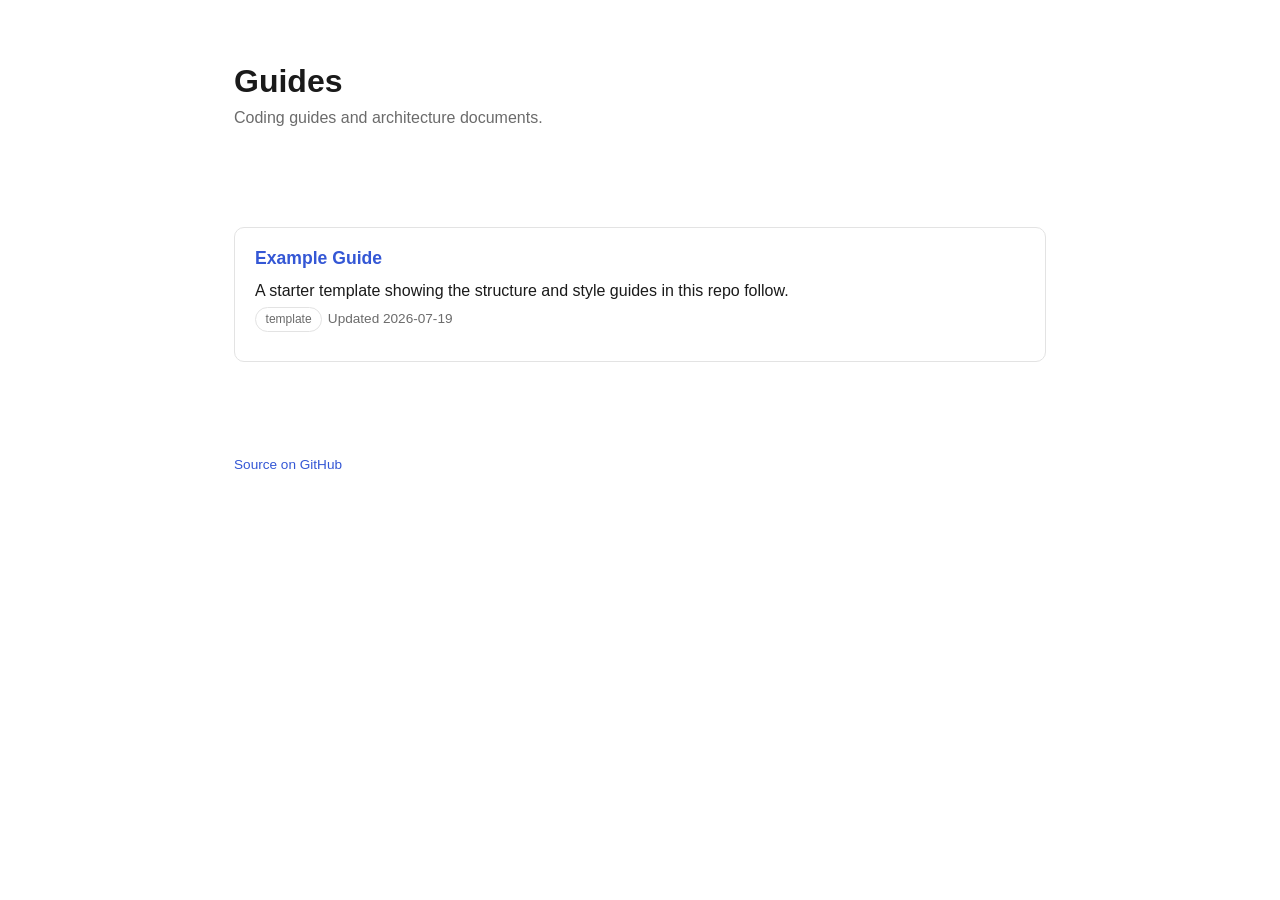
==== index.html @ b5bea2dc "Set up GitHub Pages guides site Static HTML index driven by guides.json, shared stylesheet, and an e" ====
<!doctype html>
<html lang="en">
<head>
  <meta charset="utf-8">
  <meta name="viewport" content="width=device-width, initial-scale=1">
  <title>Guides</title>
  <link rel="stylesheet" href="assets/style.css">
</head>
<body>
  <header class="page-header">
    <h1>Guides</h1>
    <p class="subtitle">Coding guides and architecture documents.</p>
  </header>
  <main>
    <ul class="guide-list" id="guide-list"></ul>
  </main>
  <footer>
    <a href="https://github.com/memfrag/guides">Source on GitHub</a>
  </footer>

  <script>
    fetch('guides.json')
      .then(res => res.json())
      .then(guides => {
        const list = document.getElementById('guide-list');
        guides
          .slice()
          .sort((a, b) => (b.updated || '').localeCompare(a.updated || ''))
          .forEach(guide => {
            const li = document.createElement('li');
            const tags = (guide.tags || [])
              .map(t => `<span class="tag">${t}</span>`)
              .join('');
            li.innerHTML = `
              <a href="${guide.path}">${guide.title}</a>
              <p class="desc">${guide.description || ''}</p>
              <p class="meta">${tags}${guide.updated ? `<span>Updated ${guide.updated}</span>` : ''}</p>
            `;
            list.appendChild(li);
          });
      })
      .catch(err => {
        document.getElementById('guide-list').innerHTML =
          '<li>Could not load guides.json</li>';
        console.error(err);
      });
  </script>
</body>
</html>
---- assets/style.css ----
:root {
  color-scheme: light dark;
  --bg: #ffffff;
  --fg: #1a1a1a;
  --muted: #6b6b6b;
  --accent: #3457d5;
  --border: #e3e3e3;
  --code-bg: #f5f5f7;
}

@media (prefers-color-scheme: dark) {
  :root {
    --bg: #14161a;
    --fg: #e8e8e8;
    --muted: #9a9a9a;
    --accent: #7c9bff;
    --border: #2a2d33;
    --code-bg: #1d2026;
  }
}

* {
  box-sizing: border-box;
}

body {
  margin: 0;
  font-family: -apple-system, BlinkMacSystemFont, "Segoe UI", Helvetica, Arial, sans-serif;
  background: var(--bg);
  color: var(--fg);
  line-height: 1.6;
}

main {
  max-width: 860px;
  margin: 0 auto;
  padding: 3rem 1.5rem 5rem;
}

header.page-header {
  max-width: 860px;
  margin: 0 auto;
  padding: 2.5rem 1.5rem 0;
}

h1, h2, h3 {
  line-height: 1.25;
}

h1 {
  font-size: 2rem;
  margin-bottom: 0.25rem;
}

.subtitle {
  color: var(--muted);
  margin-top: 0;
}

a {
  color: var(--accent);
  text-decoration: none;
}

a:hover {
  text-decoration: underline;
}

.back-link {
  display: inline-block;
  margin-bottom: 1.5rem;
  font-size: 0.9rem;
}

.guide-list {
  list-style: none;
  padding: 0;
  margin: 2rem 0 0;
}

.guide-list li {
  border: 1px solid var(--border);
  border-radius: 10px;
  padding: 1rem 1.25rem;
  margin-bottom: 0.75rem;
}

.guide-list a {
  font-size: 1.1rem;
  font-weight: 600;
}

.guide-list .meta {
  color: var(--muted);
  font-size: 0.85rem;
  margin-top: 0.25rem;
}

.guide-list .desc {
  margin: 0.35rem 0 0;
}

.tag {
  display: inline-block;
  font-size: 0.75rem;
  color: var(--muted);
  border: 1px solid var(--border);
  border-radius: 999px;
  padding: 0.1rem 0.6rem;
  margin-right: 0.35rem;
}

pre, code {
  background: var(--code-bg);
  border-radius: 6px;
}

code {
  padding: 0.15rem 0.4rem;
  font-size: 0.9em;
}

pre {
  padding: 1rem;
  overflow-x: auto;
}

pre code {
  padding: 0;
  background: none;
}

footer {
  max-width: 860px;
  margin: 0 auto;
  padding: 0 1.5rem 3rem;
  color: var(--muted);
  font-size: 0.85rem;
}
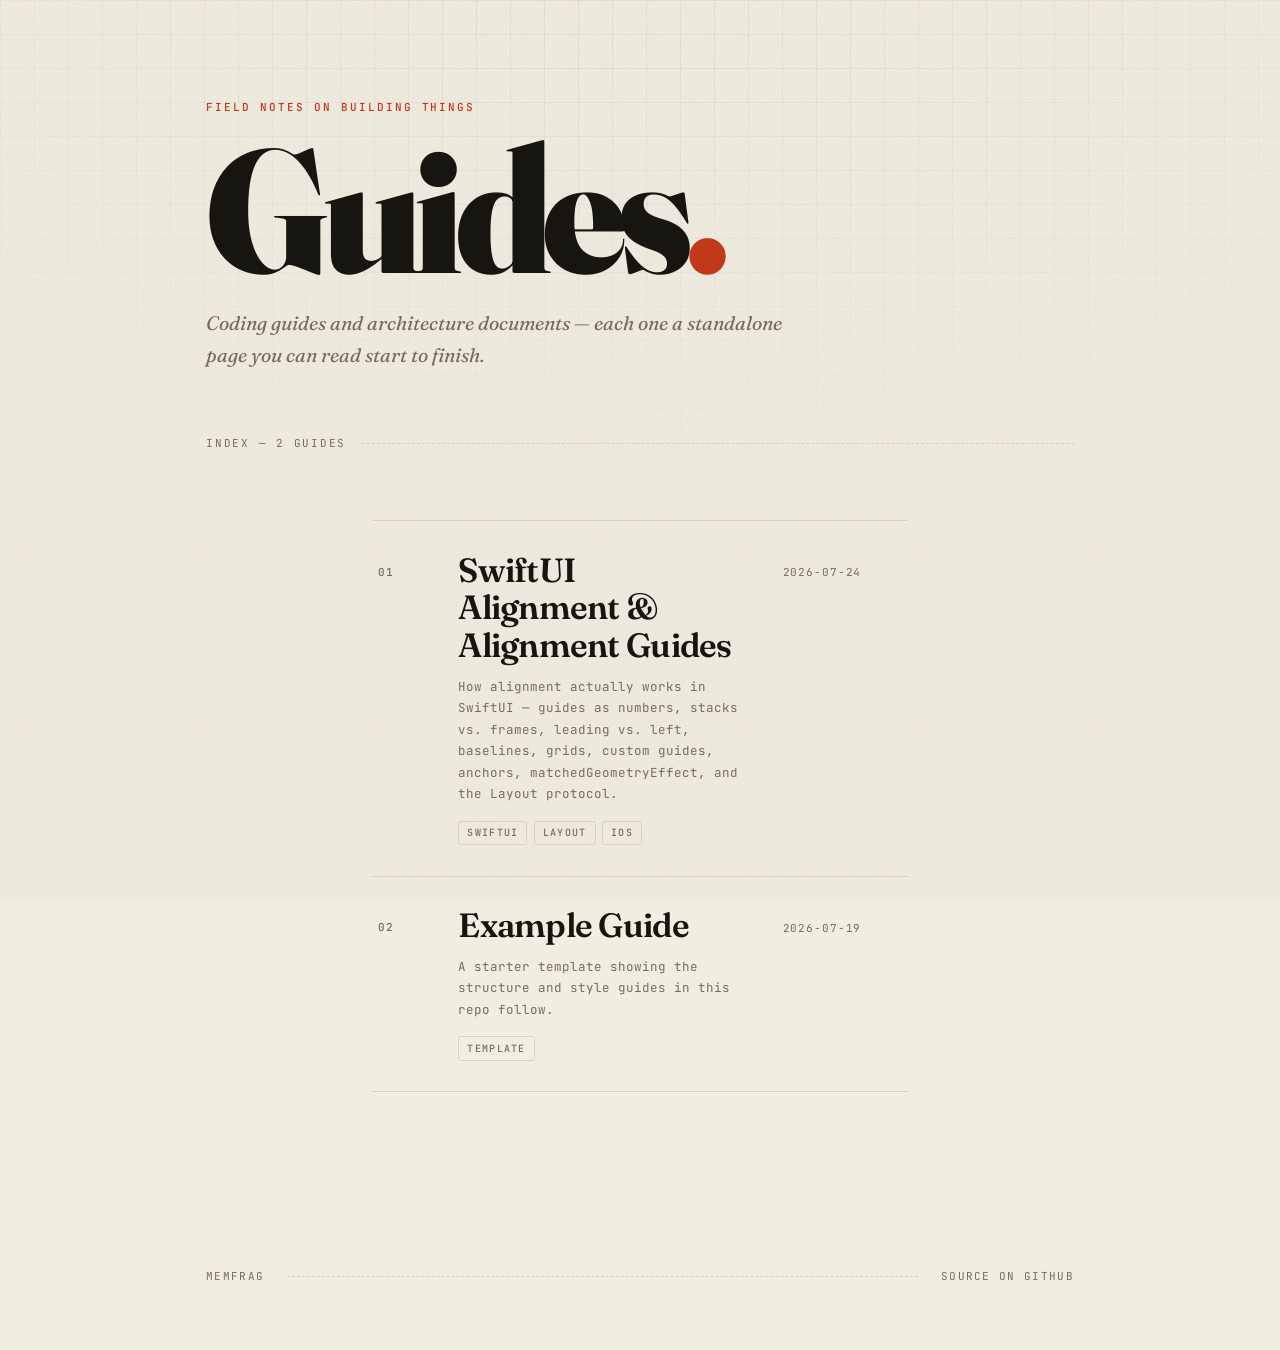
==== commit 7b28ef56: "Redesign the index page Rework the landing page as a technical field-manual index: Fraunces and JetB" ====
--- a/index.html
+++ b/index.html
@@ -4,44 +4,83 @@
   <meta charset="utf-8">
   <meta name="viewport" content="width=device-width, initial-scale=1">
   <title>Guides</title>
+  <meta name="description" content="Coding guides and architecture documents.">
+  <link rel="preconnect" href="https://fonts.googleapis.com">
+  <link rel="preconnect" href="https://fonts.gstatic.com" crossorigin>
   <link rel="stylesheet" href="assets/style.css">
 </head>
 <body>
-  <header class="page-header">
-    <h1>Guides</h1>
-    <p class="subtitle">Coding guides and architecture documents.</p>
+  <header class="masthead">
+    <p class="eyebrow">Field notes on building things</p>
+    <h1>Guides<span class="dot">.</span></h1>
+    <p class="subtitle">Coding guides and architecture documents &mdash; each one a standalone page you can read start to finish.</p>
+    <p class="masthead-rule"><span id="guide-count">Index</span></p>
   </header>
+
   <main>
-    <ul class="guide-list" id="guide-list"></ul>
+    <ul class="guide-list" id="guide-list">
+      <li class="list-note" id="list-note">Loading&hellip;</li>
+    </ul>
   </main>
-  <footer>
+
+  <footer class="page-footer">
+    <span>memfrag</span>
+    <span class="sep"></span>
     <a href="https://github.com/memfrag/guides">Source on GitHub</a>
   </footer>
 
   <script>
+    const esc = s => String(s).replace(/[&<>"]/g, c => (
+      { '&': '&amp;', '<': '&lt;', '>': '&gt;', '"': '&quot;' }[c]
+    ));
+
     fetch('guides.json')
-      .then(res => res.json())
+      .then(res => {
+        if (!res.ok) throw new Error(res.status + ' ' + res.statusText);
+        return res.json();
+      })
       .then(guides => {
         const list = document.getElementById('guide-list');
-        guides
+        const note = document.getElementById('list-note');
+        const sorted = guides
           .slice()
-          .sort((a, b) => (b.updated || '').localeCompare(a.updated || ''))
-          .forEach(guide => {
-            const li = document.createElement('li');
-            const tags = (guide.tags || [])
-              .map(t => `<span class="tag">${t}</span>`)
-              .join('');
-            li.innerHTML = `
-              <a href="${guide.path}">${guide.title}</a>
-              <p class="desc">${guide.description || ''}</p>
-              <p class="meta">${tags}${guide.updated ? `<span>Updated ${guide.updated}</span>` : ''}</p>
-            `;
-            list.appendChild(li);
-          });
+          .sort((a, b) => (b.updated || '').localeCompare(a.updated || ''));
+
+        note.remove();
+
+        if (!sorted.length) {
+          list.innerHTML = '<li class="list-note">No guides yet.</li>';
+          return;
+        }
+
+        document.getElementById('guide-count').textContent =
+          'Index — ' + sorted.length + (sorted.length === 1 ? ' guide' : ' guides');
+
+        list.innerHTML = sorted.map((guide, i) => {
+          const num = String(i + 1).padStart(2, '0');
+          const tags = (guide.tags || [])
+            .map(t => `<span class="tag">${esc(t)}</span>`)
+            .join('');
+          return `
+            <li class="entry" style="--i:${i}">
+              <a class="entry-link" href="${esc(guide.path)}">
+                <span class="entry-num">${num}</span>
+                <span class="entry-body">
+                  <span class="entry-title">${esc(guide.title)}</span>
+                  ${guide.description ? `<span class="entry-desc">${esc(guide.description)}</span>` : ''}
+                  ${tags ? `<span class="entry-tags">${tags}</span>` : ''}
+                </span>
+                <span class="entry-side">
+                  ${guide.updated ? `<time datetime="${esc(guide.updated)}">${esc(guide.updated)}</time>` : ''}
+                  <span class="entry-arrow" aria-hidden="true">&rarr;</span>
+                </span>
+              </a>
+            </li>`;
+        }).join('');
       })
       .catch(err => {
         document.getElementById('guide-list').innerHTML =
-          '<li>Could not load guides.json</li>';
+          '<li class="list-note is-error">Could not load guides.json</li>';
         console.error(err);
       });
   </script>
--- a/assets/style.css
+++ b/assets/style.css
@@ -1,139 +1,424 @@
+@import url('https://fonts.googleapis.com/css2?family=Fraunces:ital,opsz,wght,SOFT,WONK@0,9..144,300..900,0..100,0..1;1,9..144,300..900,0..100,0..1&family=JetBrains+Mono:wght@400;500;700&display=swap');
+
+/* ==========================================================================
+   Tokens — a drafting sheet: warm paper, ink, one vermilion accent.
+   ========================================================================== */
+
 :root {
   color-scheme: light dark;
-  --bg: #ffffff;
-  --fg: #1a1a1a;
-  --muted: #6b6b6b;
-  --accent: #3457d5;
-  --border: #e3e3e3;
-  --code-bg: #f5f5f7;
+
+  --paper:     #f2ede1;
+  --paper-2:   #ebe4d4;
+  --ink:       #17150f;
+  --muted:     #746d5d;
+  --rule:      #d9d1be;
+  --accent:    #c1381a;
+  --accent-2:  #dd9a83;
+  --grid:      rgba(23, 21, 15, .06);
+  --code-bg:   rgba(23, 21, 15, .05);
+  --grain:     .16;
+
+  --serif: "Fraunces", "Iowan Old Style", Charter, Georgia, serif;
+  --mono:  "JetBrains Mono", ui-monospace, "SF Mono", SFMono-Regular, Menlo, monospace;
+
+  --measure: 980px;
+  --gutter: clamp(20px, 5vw, 56px);
 }
 
 @media (prefers-color-scheme: dark) {
   :root {
-    --bg: #14161a;
-    --fg: #e8e8e8;
-    --muted: #9a9a9a;
-    --accent: #7c9bff;
-    --border: #2a2d33;
-    --code-bg: #1d2026;
+    --paper:     #101114;
+    --paper-2:   #17191e;
+    --ink:       #ebe8e0;
+    --muted:     #8b877d;
+    --rule:      #2a2c32;
+    --accent:    #ff7043;
+    --accent-2:  #7d3a26;
+    --grid:      rgba(235, 232, 224, .05);
+    --code-bg:   rgba(235, 232, 224, .06);
+    --grain:     .22;
   }
 }
 
-* {
-  box-sizing: border-box;
-}
+* { box-sizing: border-box; }
+
+html { scroll-behavior: smooth; }
 
 body {
   margin: 0;
-  font-family: -apple-system, BlinkMacSystemFont, "Segoe UI", Helvetica, Arial, sans-serif;
-  background: var(--bg);
-  color: var(--fg);
-  line-height: 1.6;
-}
+  background: var(--paper);
+  color: var(--ink);
+  font-family: var(--serif);
+  font-optical-sizing: auto;
+  font-size: 17px;
+  line-height: 1.62;
+  -webkit-font-smoothing: antialiased;
+  text-rendering: optimizeLegibility;
+}
+
+/* Graph paper, fading as it falls down the page. */
+body::before {
+  content: "";
+  position: fixed;
+  inset: 0;
+  z-index: 0;
+  pointer-events: none;
+  background-image:
+    linear-gradient(var(--grid) 1px, transparent 1px),
+    linear-gradient(90deg, var(--grid) 1px, transparent 1px);
+  background-size: 34px 34px;
+  -webkit-mask-image: radial-gradient(115% 75% at 50% 0%, #000 10%, transparent 72%);
+  mask-image: radial-gradient(115% 75% at 50% 0%, #000 10%, transparent 72%);
+}
+
+/* Paper grain. */
+body::after {
+  content: "";
+  position: fixed;
+  inset: 0;
+  z-index: 1;
+  pointer-events: none;
+  opacity: var(--grain);
+  background-image: url("data:image/svg+xml,%3Csvg xmlns='http://www.w3.org/2000/svg' width='180' height='180'%3E%3Cfilter id='n'%3E%3CfeTurbulence type='fractalNoise' baseFrequency='.82' numOctaves='3' stitchTiles='stitch'/%3E%3C/filter%3E%3Crect width='100%25' height='100%25' filter='url(%23n)'/%3E%3C/svg%3E");
+}
+
+body > * { position: relative; z-index: 2; }
+
+::selection { background: var(--accent-2); color: var(--ink); }
+
+a { color: var(--accent); text-decoration-thickness: 1px; text-underline-offset: 3px; }
+
+:focus-visible {
+  outline: 1px dashed var(--accent);
+  outline-offset: 4px;
+}
+
+/* ==========================================================================
+   Shared type
+   ========================================================================== */
+
+h1, h2, h3 {
+  font-family: var(--serif);
+  font-variation-settings: "SOFT" 0, "WONK" 1;
+  font-weight: 700;
+  line-height: 1.08;
+  letter-spacing: -0.02em;
+  text-wrap: balance;
+}
+
+h1 { font-size: clamp(2.4rem, 6vw, 3.6rem); margin: 0 0 .3rem; }
+h2 { font-size: 1.7rem; margin: 2.6rem 0 .6rem; }
+h3 { font-size: 1.2rem; margin: 2rem 0 .4rem; }
+
+.subtitle {
+  color: var(--muted);
+  margin-top: 0;
+  font-size: 1.05rem;
+}
+
+.eyebrow {
+  font-family: var(--mono);
+  font-size: 11px;
+  font-weight: 500;
+  letter-spacing: .18em;
+  text-transform: uppercase;
+  color: var(--accent);
+  margin: 0 0 1.1rem;
+}
+
+pre, code {
+  font-family: var(--mono);
+  background: var(--code-bg);
+  border-radius: 4px;
+}
+
+code {
+  padding: .12rem .38rem;
+  font-size: .85em;
+}
+
+pre {
+  padding: 1.1rem 1.25rem;
+  overflow-x: auto;
+  border: 1px solid var(--rule);
+  line-height: 1.55;
+  font-size: .84rem;
+}
+
+pre code { padding: 0; background: none; font-size: inherit; }
+
+/* ==========================================================================
+   Guide pages using this stylesheet (see CLAUDE.md — self-styled guides
+   bring their own CSS and only borrow the back link idea).
+   ========================================================================== */
 
 main {
-  max-width: 860px;
+  max-width: 760px;
   margin: 0 auto;
-  padding: 3rem 1.5rem 5rem;
-}
-
-header.page-header {
-  max-width: 860px;
+  padding: 3.5rem var(--gutter) 6rem;
+}
+
+.back-link {
+  display: inline-flex;
+  align-items: center;
+  gap: .55rem;
+  margin-bottom: 2.2rem;
+  font-family: var(--mono);
+  font-size: 11.5px;
+  letter-spacing: .1em;
+  text-transform: uppercase;
+  color: var(--muted);
+  text-decoration: none;
+  transition: color .18s ease;
+}
+
+.back-link::before {
+  content: "";
+  width: 18px;
+  border-top: 1px dashed var(--accent-2);
+  transition: width .18s ease, border-color .18s ease;
+}
+
+.back-link:hover { color: var(--accent); }
+.back-link:hover::before { width: 28px; border-color: var(--accent); }
+
+/* ==========================================================================
+   Index — masthead
+   ========================================================================== */
+
+.masthead {
+  max-width: var(--measure);
   margin: 0 auto;
-  padding: 2.5rem 1.5rem 0;
-}
-
-h1, h2, h3 {
-  line-height: 1.25;
-}
-
-h1 {
-  font-size: 2rem;
-  margin-bottom: 0.25rem;
-}
-
-.subtitle {
-  color: var(--muted);
-  margin-top: 0;
-}
-
-a {
-  color: var(--accent);
-  text-decoration: none;
-}
-
-a:hover {
-  text-decoration: underline;
-}
-
-.back-link {
-  display: inline-block;
-  margin-bottom: 1.5rem;
-  font-size: 0.9rem;
-}
+  padding: clamp(3.5rem, 11vh, 7rem) var(--gutter) 0;
+}
+
+.masthead h1 {
+  font-size: clamp(4rem, 17vw, 11rem);
+  font-weight: 900;
+  font-variation-settings: "SOFT" 0, "WONK" 1;
+  letter-spacing: -0.045em;
+  line-height: .86;
+  margin: 0;
+}
+
+/* The dot is the one piece of colour in the wordmark. */
+.masthead h1 .dot { color: var(--accent); }
+
+.masthead .subtitle {
+  max-width: 46ch;
+  margin: 1.4rem 0 0;
+  font-size: clamp(1rem, 1.6vw, 1.22rem);
+  font-style: italic;
+  color: var(--muted);
+}
+
+.masthead-rule {
+  display: flex;
+  align-items: baseline;
+  gap: 1rem;
+  margin-top: clamp(2.5rem, 6vw, 4rem);
+  font-family: var(--mono);
+  font-size: 11px;
+  letter-spacing: .16em;
+  text-transform: uppercase;
+  color: var(--muted);
+}
+
+.masthead-rule::after {
+  content: "";
+  flex: 1;
+  border-top: 1px dashed var(--rule);
+  transform: translateY(-3px);
+}
+
+/* ==========================================================================
+   Index — the list of guides
+   ========================================================================== */
 
 .guide-list {
   list-style: none;
-  padding: 0;
-  margin: 2rem 0 0;
-}
-
-.guide-list li {
-  border: 1px solid var(--border);
-  border-radius: 10px;
-  padding: 1rem 1.25rem;
-  margin-bottom: 0.75rem;
-}
-
-.guide-list a {
-  font-size: 1.1rem;
+  max-width: var(--measure);
+  margin: 0 auto;
+  padding: 0 var(--gutter) 5rem;
+}
+
+.entry {
+  border-top: 1px solid var(--rule);
+  animation: entry-rise .55s cubic-bezier(.2, .7, .3, 1) backwards;
+  animation-delay: calc(var(--i, 0) * 65ms + 120ms);
+}
+
+.entry:last-child { border-bottom: 1px solid var(--rule); }
+
+@keyframes entry-rise {
+  from { opacity: 0; transform: translateY(14px); }
+}
+
+.entry-link {
+  position: relative;
+  display: grid;
+  grid-template-columns: 3.4rem 1fr auto;
+  align-items: start;
+  gap: 0 1.6rem;
+  padding: 1.9rem 1.2rem 1.9rem .4rem;
+  color: inherit;
+  text-decoration: none;
+  transition: background-color .25s ease, padding-left .25s ease;
+}
+
+/* The signature: a dashed guide line drawn down the row on hover. */
+.entry-link::before {
+  content: "";
+  position: absolute;
+  left: 0;
+  top: 0;
+  bottom: 0;
+  border-left: 1px dashed var(--accent);
+  transform: scaleY(0);
+  transform-origin: top;
+  transition: transform .3s cubic-bezier(.2, .7, .3, 1);
+}
+
+.entry-link:hover,
+.entry-link:focus-visible {
+  background: var(--paper-2);
+  padding-left: 1.1rem;
+}
+
+.entry-link:hover::before,
+.entry-link:focus-visible::before { transform: scaleY(1); }
+
+.entry-num {
+  font-family: var(--mono);
+  font-size: 11px;
+  font-weight: 500;
+  letter-spacing: .1em;
+  color: var(--muted);
+  padding-top: .75rem;
+  font-variant-numeric: tabular-nums;
+  transition: color .25s ease;
+}
+
+.entry-link:hover .entry-num,
+.entry-link:focus-visible .entry-num { color: var(--accent); }
+
+.entry-title {
+  display: block;
+  font-family: var(--serif);
+  font-variation-settings: "SOFT" 0, "WONK" 1;
+  font-size: clamp(1.45rem, 3.1vw, 2.1rem);
   font-weight: 600;
-}
-
-.guide-list .meta {
-  color: var(--muted);
-  font-size: 0.85rem;
-  margin-top: 0.25rem;
-}
-
-.guide-list .desc {
-  margin: 0.35rem 0 0;
+  line-height: 1.12;
+  letter-spacing: -0.022em;
+  text-wrap: balance;
+}
+
+.entry-desc {
+  display: block;
+  max-width: 62ch;
+  margin-top: .7rem;
+  font-family: var(--mono);
+  font-size: 12.5px;
+  line-height: 1.72;
+  color: var(--muted);
+}
+
+.entry-tags {
+  display: flex;
+  flex-wrap: wrap;
+  gap: .4rem;
+  margin-top: 1rem;
 }
 
 .tag {
+  font-family: var(--mono);
+  font-size: 10px;
+  font-weight: 500;
+  letter-spacing: .13em;
+  text-transform: uppercase;
+  color: var(--muted);
+  border: 1px solid var(--rule);
+  border-radius: 3px;
+  padding: .22rem .5rem .18rem;
+  transition: border-color .25s ease, color .25s ease;
+}
+
+.entry-link:hover .tag,
+.entry-link:focus-visible .tag { border-color: var(--accent-2); color: var(--ink); }
+
+.entry-side {
+  display: flex;
+  align-items: center;
+  gap: 1.1rem;
+  padding-top: .6rem;
+  font-family: var(--mono);
+  font-size: 11px;
+  letter-spacing: .08em;
+  color: var(--muted);
+  font-variant-numeric: tabular-nums;
+  white-space: nowrap;
+}
+
+.entry-arrow {
   display: inline-block;
-  font-size: 0.75rem;
-  color: var(--muted);
-  border: 1px solid var(--border);
-  border-radius: 999px;
-  padding: 0.1rem 0.6rem;
-  margin-right: 0.35rem;
-}
-
-pre, code {
-  background: var(--code-bg);
-  border-radius: 6px;
-}
-
-code {
-  padding: 0.15rem 0.4rem;
-  font-size: 0.9em;
-}
-
-pre {
-  padding: 1rem;
-  overflow-x: auto;
-}
-
-pre code {
-  padding: 0;
-  background: none;
-}
-
-footer {
-  max-width: 860px;
+  font-size: 15px;
+  color: var(--accent);
+  opacity: 0;
+  transform: translateX(-8px);
+  transition: opacity .25s ease, transform .25s cubic-bezier(.2, .7, .3, 1);
+}
+
+.entry-link:hover .entry-arrow,
+.entry-link:focus-visible .entry-arrow { opacity: 1; transform: translateX(0); }
+
+.list-note {
+  padding: 2.5rem .4rem;
+  font-family: var(--mono);
+  font-size: 12.5px;
+  color: var(--muted);
+}
+
+.list-note.is-error { color: var(--accent); }
+
+@media (max-width: 700px) {
+  .entry-link {
+    grid-template-columns: 2.4rem 1fr;
+    padding: 1.5rem .8rem 1.5rem .4rem;
+  }
+  .entry-side {
+    grid-column: 2;
+    padding-top: 1rem;
+  }
+  .entry-arrow { display: none; }
+}
+
+/* ==========================================================================
+   Footer
+   ========================================================================== */
+
+.page-footer {
+  max-width: var(--measure);
   margin: 0 auto;
-  padding: 0 1.5rem 3rem;
-  color: var(--muted);
-  font-size: 0.85rem;
-}
+  padding: 0 var(--gutter) 4rem;
+  display: flex;
+  flex-wrap: wrap;
+  align-items: baseline;
+  gap: .6rem 1.4rem;
+  font-family: var(--mono);
+  font-size: 11px;
+  letter-spacing: .12em;
+  text-transform: uppercase;
+  color: var(--muted);
+}
+
+.page-footer a { color: var(--muted); text-decoration: none; transition: color .18s ease; }
+.page-footer a:hover { color: var(--accent); }
+.page-footer .sep { flex: 1; border-top: 1px dashed var(--rule); transform: translateY(-3px); }
+
+@media (prefers-reduced-motion: reduce) {
+  html { scroll-behavior: auto; }
+  *, *::before, *::after {
+    animation: none !important;
+    transition: none !important;
+  }
+}
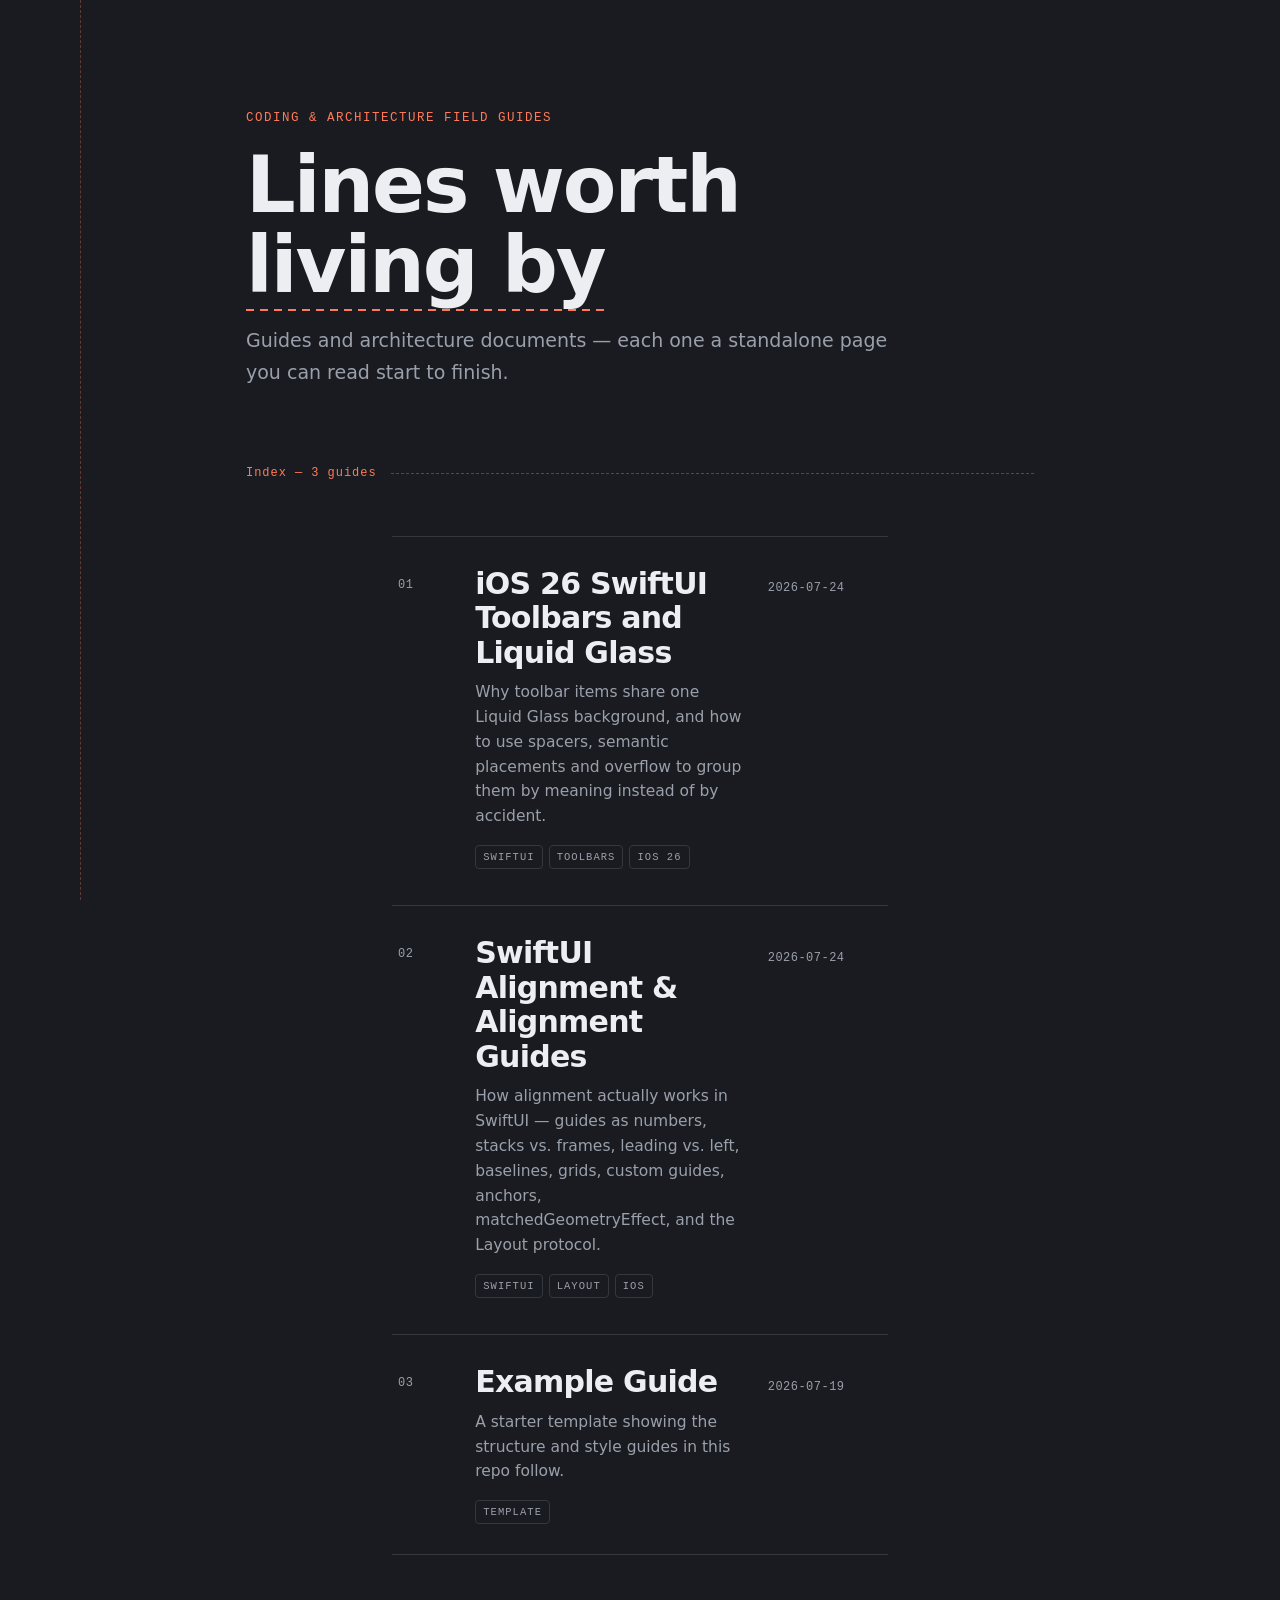
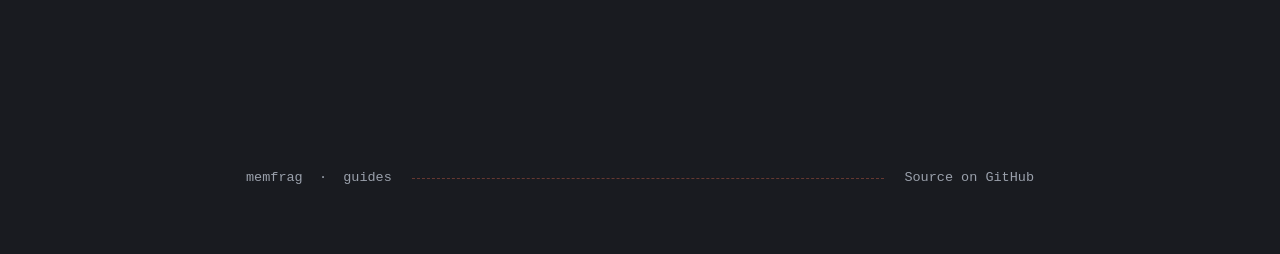
==== commit ee63c264: "Match the index to the alignment guide's palette and type Take the tokens straight from docs/swiftui" ====
--- a/index.html
+++ b/index.html
@@ -5,15 +5,15 @@
   <meta name="viewport" content="width=device-width, initial-scale=1">
   <title>Guides</title>
   <meta name="description" content="Coding guides and architecture documents.">
-  <link rel="preconnect" href="https://fonts.googleapis.com">
-  <link rel="preconnect" href="https://fonts.gstatic.com" crossorigin>
   <link rel="stylesheet" href="assets/style.css">
 </head>
 <body>
+  <div class="rail" aria-hidden="true"></div>
+
   <header class="masthead">
-    <p class="eyebrow">Field notes on building things</p>
-    <h1>Guides<span class="dot">.</span></h1>
-    <p class="subtitle">Coding guides and architecture documents &mdash; each one a standalone page you can read start to finish.</p>
+    <span class="eyebrow">Coding &amp; architecture field guides</span>
+    <h1>Lines worth<br><span class="dashed">living by</span></h1>
+    <p class="subtitle">Guides and architecture documents &mdash; each one a standalone page you can read start to finish.</p>
     <p class="masthead-rule"><span id="guide-count">Index</span></p>
   </header>
 
@@ -24,7 +24,7 @@
   </main>
 
   <footer class="page-footer">
-    <span>memfrag</span>
+    <span>memfrag &nbsp;·&nbsp; guides</span>
     <span class="sep"></span>
     <a href="https://github.com/memfrag/guides">Source on GitHub</a>
   </footer>
--- a/assets/style.css
+++ b/assets/style.css
@@ -1,172 +1,151 @@
-@import url('https://fonts.googleapis.com/css2?family=Fraunces:ital,opsz,wght,SOFT,WONK@0,9..144,300..900,0..100,0..1;1,9..144,300..900,0..100,0..1&family=JetBrains+Mono:wght@400;500;700&display=swap');
-
-/* ==========================================================================
-   Tokens — a drafting sheet: warm paper, ink, one vermilion accent.
+/* ==========================================================================
+   Shared stylesheet — index page and any guide that opts into it.
+   Palette and type are lifted from docs/swiftui-alignment.html so the whole
+   site reads as one field guide: dark panel, orange for rules and guides,
+   cyan for views and content.
    ========================================================================== */
 
 :root {
-  color-scheme: light dark;
-
-  --paper:     #f2ede1;
-  --paper-2:   #ebe4d4;
-  --ink:       #17150f;
-  --muted:     #746d5d;
-  --rule:      #d9d1be;
-  --accent:    #c1381a;
-  --accent-2:  #dd9a83;
-  --grid:      rgba(23, 21, 15, .06);
-  --code-bg:   rgba(23, 21, 15, .05);
-  --grain:     .16;
-
-  --serif: "Fraunces", "Iowan Old Style", Charter, Georgia, serif;
-  --mono:  "JetBrains Mono", ui-monospace, "SF Mono", SFMono-Regular, Menlo, monospace;
-
-  --measure: 980px;
-  --gutter: clamp(20px, 5vw, 56px);
-}
-
-@media (prefers-color-scheme: dark) {
-  :root {
-    --paper:     #101114;
-    --paper-2:   #17191e;
-    --ink:       #ebe8e0;
-    --muted:     #8b877d;
-    --rule:      #2a2c32;
-    --accent:    #ff7043;
-    --accent-2:  #7d3a26;
-    --grid:      rgba(235, 232, 224, .05);
-    --code-bg:   rgba(235, 232, 224, .06);
-    --grain:     .22;
-  }
-}
-
-* { box-sizing: border-box; }
+  color-scheme: dark;
+
+  --bg:        #191b20;
+  --panel:     #21242b;
+  --panel-2:   #262a32;
+  --line:      #33373f;
+  --ink:       #eceef1;
+  --muted:     #9aa0ab;
+  --guide:     #ff7a59;   /* alignment rules, guide values */
+  --guide-dim: #b25642;
+  --view:      #6fd3e7;   /* view boxes, content */
+  --view-dim:  #3f7c8a;
+
+  --mono: ui-monospace, "SF Mono", SFMono-Regular, Menlo, monospace;
+  --sans: -apple-system, BlinkMacSystemFont, "SF Pro Text", system-ui, sans-serif;
+
+  --measure: 900px;
+  --gutter: clamp(24px, 5vw, 56px);
+}
+
+* { margin: 0; padding: 0; box-sizing: border-box; }
 
 html { scroll-behavior: smooth; }
 
 body {
-  margin: 0;
-  background: var(--paper);
+  background: var(--bg);
   color: var(--ink);
-  font-family: var(--serif);
-  font-optical-sizing: auto;
+  font-family: var(--sans);
   font-size: 17px;
-  line-height: 1.62;
+  line-height: 1.65;
   -webkit-font-smoothing: antialiased;
-  text-rendering: optimizeLegibility;
-}
-
-/* Graph paper, fading as it falls down the page. */
-body::before {
-  content: "";
+}
+
+::selection { background: rgba(255, 122, 89, .35); }
+
+a { color: var(--view); }
+
+:focus-visible { outline: 1px dashed var(--guide); outline-offset: 4px; }
+
+/* The page's own guide line, same as the alignment guide's rail. */
+.rail {
   position: fixed;
-  inset: 0;
-  z-index: 0;
+  top: 0;
+  bottom: 0;
+  left: max(24px, calc(50% - 560px));
+  width: 0;
+  border-left: 1px dashed var(--guide-dim);
+  opacity: .5;
   pointer-events: none;
-  background-image:
-    linear-gradient(var(--grid) 1px, transparent 1px),
-    linear-gradient(90deg, var(--grid) 1px, transparent 1px);
-  background-size: 34px 34px;
-  -webkit-mask-image: radial-gradient(115% 75% at 50% 0%, #000 10%, transparent 72%);
-  mask-image: radial-gradient(115% 75% at 50% 0%, #000 10%, transparent 72%);
-}
-
-/* Paper grain. */
-body::after {
-  content: "";
-  position: fixed;
-  inset: 0;
-  z-index: 1;
-  pointer-events: none;
-  opacity: var(--grain);
-  background-image: url("data:image/svg+xml,%3Csvg xmlns='http://www.w3.org/2000/svg' width='180' height='180'%3E%3Cfilter id='n'%3E%3CfeTurbulence type='fractalNoise' baseFrequency='.82' numOctaves='3' stitchTiles='stitch'/%3E%3C/filter%3E%3Crect width='100%25' height='100%25' filter='url(%23n)'/%3E%3C/svg%3E");
-}
-
-body > * { position: relative; z-index: 2; }
-
-::selection { background: var(--accent-2); color: var(--ink); }
-
-a { color: var(--accent); text-decoration-thickness: 1px; text-underline-offset: 3px; }
-
-:focus-visible {
-  outline: 1px dashed var(--accent);
-  outline-offset: 4px;
-}
+}
+
+@media (max-width: 1180px) { .rail { display: none; } }
 
 /* ==========================================================================
    Shared type
    ========================================================================== */
 
 h1, h2, h3 {
-  font-family: var(--serif);
-  font-variation-settings: "SOFT" 0, "WONK" 1;
-  font-weight: 700;
-  line-height: 1.08;
-  letter-spacing: -0.02em;
+  font-family: var(--sans);
+  font-weight: 750;
+  letter-spacing: -0.025em;
+  line-height: 1.15;
   text-wrap: balance;
 }
 
-h1 { font-size: clamp(2.4rem, 6vw, 3.6rem); margin: 0 0 .3rem; }
-h2 { font-size: 1.7rem; margin: 2.6rem 0 .6rem; }
-h3 { font-size: 1.2rem; margin: 2rem 0 .4rem; }
-
-.subtitle {
-  color: var(--muted);
-  margin-top: 0;
-  font-size: 1.05rem;
+h1 { font-size: clamp(40px, 7vw, 62px); line-height: 1.03; }
+h2 { font-size: 30px; line-height: 1.2; margin: 56px 0 14px; }
+h3 { font-size: 19px; margin: 28px 0 8px; }
+
+p { margin: 14px 0; }
+
+.subtitle,
+.lede {
+  font-size: 19px;
+  color: var(--muted);
 }
 
 .eyebrow {
-  font-family: var(--mono);
-  font-size: 11px;
-  font-weight: 500;
-  letter-spacing: .18em;
+  display: block;
+  font-family: var(--mono);
+  font-size: 12.5px;
+  letter-spacing: .12em;
   text-transform: uppercase;
-  color: var(--accent);
-  margin: 0 0 1.1rem;
-}
-
-pre, code {
-  font-family: var(--mono);
-  background: var(--code-bg);
-  border-radius: 4px;
-}
+  color: var(--guide);
+}
+
+/* The dashed underline the alignment guide uses on its hero. */
+.dashed {
+  background-image: linear-gradient(to right, var(--guide) 55%, transparent 45%);
+  background-size: 14px 2px;
+  background-repeat: repeat-x;
+  background-position: 0 96%;
+  padding-bottom: .06em;
+}
+
+code, pre { font-family: var(--mono); }
 
 code {
-  padding: .12rem .38rem;
   font-size: .85em;
+  background: var(--panel);
+  border: 1px solid var(--line);
+  border-radius: 5px;
+  padding: 1px 6px 2px;
 }
 
 pre {
-  padding: 1.1rem 1.25rem;
+  background: var(--panel);
+  border: 1px solid var(--line);
+  border-radius: 10px;
+  padding: 18px 20px;
+  margin: 20px 0;
   overflow-x: auto;
-  border: 1px solid var(--rule);
-  line-height: 1.55;
-  font-size: .84rem;
-}
-
-pre code { padding: 0; background: none; font-size: inherit; }
-
-/* ==========================================================================
-   Guide pages using this stylesheet (see CLAUDE.md — self-styled guides
-   bring their own CSS and only borrow the back link idea).
+  font-size: 13.5px;
+  line-height: 1.6;
+}
+
+pre code { padding: 0; background: none; border: 0; font-size: inherit; }
+
+ol, ul { margin: 14px 0 14px 1.2em; }
+li { margin: 6px 0; }
+
+/* ==========================================================================
+   Guide pages using this stylesheet (self-styled guides bring their own CSS
+   and only borrow the back link — see CLAUDE.md).
    ========================================================================== */
 
 main {
-  max-width: 760px;
+  max-width: 720px;
   margin: 0 auto;
-  padding: 3.5rem var(--gutter) 6rem;
+  padding: 32px var(--gutter) 96px;
 }
 
 .back-link {
   display: inline-flex;
   align-items: center;
-  gap: .55rem;
-  margin-bottom: 2.2rem;
-  font-family: var(--mono);
-  font-size: 11.5px;
-  letter-spacing: .1em;
-  text-transform: uppercase;
+  gap: 10px;
+  margin-bottom: 40px;
+  font-family: var(--mono);
+  font-size: 12.5px;
+  letter-spacing: .04em;
   color: var(--muted);
   text-decoration: none;
   transition: color .18s ease;
@@ -174,13 +153,13 @@
 
 .back-link::before {
   content: "";
-  width: 18px;
-  border-top: 1px dashed var(--accent-2);
+  width: 26px;
+  border-top: 1px dashed var(--guide-dim);
   transition: width .18s ease, border-color .18s ease;
 }
 
-.back-link:hover { color: var(--accent); }
-.back-link:hover::before { width: 28px; border-color: var(--accent); }
+.back-link:hover { color: var(--guide); }
+.back-link:hover::before { width: 34px; border-color: var(--guide); }
 
 /* ==========================================================================
    Index — masthead
@@ -189,46 +168,35 @@
 .masthead {
   max-width: var(--measure);
   margin: 0 auto;
-  padding: clamp(3.5rem, 11vh, 7rem) var(--gutter) 0;
+  padding: clamp(64px, 12vh, 120px) var(--gutter) 0;
 }
 
 .masthead h1 {
-  font-size: clamp(4rem, 17vw, 11rem);
-  font-weight: 900;
-  font-variation-settings: "SOFT" 0, "WONK" 1;
-  letter-spacing: -0.045em;
-  line-height: .86;
-  margin: 0;
-}
-
-/* The dot is the one piece of colour in the wordmark. */
-.masthead h1 .dot { color: var(--accent); }
+  font-size: clamp(46px, 8vw, 78px);
+  margin: 16px 0 0;
+}
 
 .masthead .subtitle {
-  max-width: 46ch;
-  margin: 1.4rem 0 0;
-  font-size: clamp(1rem, 1.6vw, 1.22rem);
-  font-style: italic;
-  color: var(--muted);
+  max-width: 54ch;
+  margin-top: 20px;
 }
 
 .masthead-rule {
   display: flex;
-  align-items: baseline;
-  gap: 1rem;
-  margin-top: clamp(2.5rem, 6vw, 4rem);
-  font-family: var(--mono);
-  font-size: 11px;
-  letter-spacing: .16em;
-  text-transform: uppercase;
-  color: var(--muted);
+  align-items: center;
+  gap: 14px;
+  margin-top: clamp(48px, 8vw, 76px);
+  font-family: var(--mono);
+  font-size: 12px;
+  letter-spacing: .08em;
+  color: var(--guide);
 }
 
 .masthead-rule::after {
   content: "";
   flex: 1;
-  border-top: 1px dashed var(--rule);
-  transform: translateY(-3px);
+  border-top: 1px dashed var(--guide-dim);
+  opacity: .6;
 }
 
 /* ==========================================================================
@@ -239,41 +207,42 @@
   list-style: none;
   max-width: var(--measure);
   margin: 0 auto;
-  padding: 0 var(--gutter) 5rem;
+  padding: 0 var(--gutter) 88px;
 }
 
 .entry {
-  border-top: 1px solid var(--rule);
-  animation: entry-rise .55s cubic-bezier(.2, .7, .3, 1) backwards;
+  border-top: 1px solid var(--line);
+  animation: entry-rise .5s cubic-bezier(.2, .7, .3, 1) backwards;
   animation-delay: calc(var(--i, 0) * 65ms + 120ms);
 }
 
-.entry:last-child { border-bottom: 1px solid var(--rule); }
+.entry:last-child { border-bottom: 1px solid var(--line); }
 
 @keyframes entry-rise {
-  from { opacity: 0; transform: translateY(14px); }
+  from { opacity: 0; transform: translateY(12px); }
 }
 
 .entry-link {
   position: relative;
   display: grid;
-  grid-template-columns: 3.4rem 1fr auto;
+  grid-template-columns: 3.2rem 1fr auto;
   align-items: start;
-  gap: 0 1.6rem;
-  padding: 1.9rem 1.2rem 1.9rem .4rem;
+  gap: 0 26px;
+  padding: 30px 18px 30px 6px;
   color: inherit;
   text-decoration: none;
   transition: background-color .25s ease, padding-left .25s ease;
 }
 
-/* The signature: a dashed guide line drawn down the row on hover. */
+/* Hovering a row draws its guide line, the way the guide page draws one
+   through a stack of views. */
 .entry-link::before {
   content: "";
   position: absolute;
   left: 0;
   top: 0;
   bottom: 0;
-  border-left: 1px dashed var(--accent);
+  border-left: 1px dashed var(--guide);
   transform: scaleY(0);
   transform-origin: top;
   transition: transform .3s cubic-bezier(.2, .7, .3, 1);
@@ -281,8 +250,8 @@
 
 .entry-link:hover,
 .entry-link:focus-visible {
-  background: var(--paper-2);
-  padding-left: 1.1rem;
+  background: var(--panel);
+  padding-left: 18px;
 }
 
 .entry-link:hover::before,
@@ -290,70 +259,72 @@
 
 .entry-num {
   font-family: var(--mono);
-  font-size: 11px;
-  font-weight: 500;
-  letter-spacing: .1em;
-  color: var(--muted);
-  padding-top: .75rem;
+  font-size: 12px;
+  letter-spacing: .04em;
+  color: var(--muted);
+  padding-top: 9px;
   font-variant-numeric: tabular-nums;
   transition: color .25s ease;
 }
 
 .entry-link:hover .entry-num,
-.entry-link:focus-visible .entry-num { color: var(--accent); }
+.entry-link:focus-visible .entry-num { color: var(--guide); }
+
+/* Grid item: keep long titles and URLs from blowing out the 1fr column. */
+.entry-body { min-width: 0; }
 
 .entry-title {
   display: block;
-  font-family: var(--serif);
-  font-variation-settings: "SOFT" 0, "WONK" 1;
-  font-size: clamp(1.45rem, 3.1vw, 2.1rem);
-  font-weight: 600;
-  line-height: 1.12;
-  letter-spacing: -0.022em;
+  font-weight: 750;
+  font-size: clamp(23px, 3vw, 30px);
+  line-height: 1.15;
+  letter-spacing: -0.025em;
   text-wrap: balance;
-}
+  transition: color .25s ease;
+}
+
+.entry-link:hover .entry-title,
+.entry-link:focus-visible .entry-title { color: var(--view); }
 
 .entry-desc {
   display: block;
   max-width: 62ch;
-  margin-top: .7rem;
-  font-family: var(--mono);
-  font-size: 12.5px;
-  line-height: 1.72;
+  margin-top: 10px;
+  font-size: 15.5px;
+  line-height: 1.6;
   color: var(--muted);
 }
 
 .entry-tags {
   display: flex;
   flex-wrap: wrap;
-  gap: .4rem;
-  margin-top: 1rem;
+  gap: 6px;
+  margin-top: 16px;
 }
 
 .tag {
   font-family: var(--mono);
-  font-size: 10px;
-  font-weight: 500;
-  letter-spacing: .13em;
+  font-size: 10.5px;
+  letter-spacing: .1em;
   text-transform: uppercase;
   color: var(--muted);
-  border: 1px solid var(--rule);
-  border-radius: 3px;
-  padding: .22rem .5rem .18rem;
+  border: 1px solid var(--line);
+  border-radius: 4px;
+  padding: 3px 7px 2px;
   transition: border-color .25s ease, color .25s ease;
 }
 
 .entry-link:hover .tag,
-.entry-link:focus-visible .tag { border-color: var(--accent-2); color: var(--ink); }
+.entry-link:focus-visible .tag { border-color: var(--guide-dim); color: var(--ink); }
 
 .entry-side {
   display: flex;
   align-items: center;
-  gap: 1.1rem;
-  padding-top: .6rem;
-  font-family: var(--mono);
-  font-size: 11px;
-  letter-spacing: .08em;
+  gap: 16px;
+  padding-top: 10px;
+  font-family: var(--mono);
+  font-size: 12px;
+  letter-spacing: .04em;
   color: var(--muted);
   font-variant-numeric: tabular-nums;
   white-space: nowrap;
@@ -362,7 +333,7 @@
 .entry-arrow {
   display: inline-block;
   font-size: 15px;
-  color: var(--accent);
+  color: var(--guide);
   opacity: 0;
   transform: translateX(-8px);
   transition: opacity .25s ease, transform .25s cubic-bezier(.2, .7, .3, 1);
@@ -372,23 +343,20 @@
 .entry-link:focus-visible .entry-arrow { opacity: 1; transform: translateX(0); }
 
 .list-note {
-  padding: 2.5rem .4rem;
-  font-family: var(--mono);
-  font-size: 12.5px;
-  color: var(--muted);
-}
-
-.list-note.is-error { color: var(--accent); }
+  padding: 34px 6px;
+  font-family: var(--mono);
+  font-size: 13px;
+  color: var(--muted);
+}
+
+.list-note.is-error { color: var(--guide); }
 
 @media (max-width: 700px) {
   .entry-link {
-    grid-template-columns: 2.4rem 1fr;
-    padding: 1.5rem .8rem 1.5rem .4rem;
+    grid-template-columns: 2.2rem 1fr;
+    padding: 24px 12px 24px 6px;
   }
-  .entry-side {
-    grid-column: 2;
-    padding-top: 1rem;
-  }
+  .entry-side { grid-column: 2; padding-top: 16px; }
   .entry-arrow { display: none; }
 }
 
@@ -399,21 +367,19 @@
 .page-footer {
   max-width: var(--measure);
   margin: 0 auto;
-  padding: 0 var(--gutter) 4rem;
+  padding: 22px var(--gutter) 64px;
   display: flex;
   flex-wrap: wrap;
-  align-items: baseline;
-  gap: .6rem 1.4rem;
-  font-family: var(--mono);
-  font-size: 11px;
-  letter-spacing: .12em;
-  text-transform: uppercase;
+  align-items: center;
+  gap: 10px 20px;
+  font-family: var(--mono);
+  font-size: 13.5px;
   color: var(--muted);
 }
 
 .page-footer a { color: var(--muted); text-decoration: none; transition: color .18s ease; }
-.page-footer a:hover { color: var(--accent); }
-.page-footer .sep { flex: 1; border-top: 1px dashed var(--rule); transform: translateY(-3px); }
+.page-footer a:hover { color: var(--guide); }
+.page-footer .sep { flex: 1; border-top: 1px dashed var(--guide-dim); opacity: .5; }
 
 @media (prefers-reduced-motion: reduce) {
   html { scroll-behavior: auto; }
